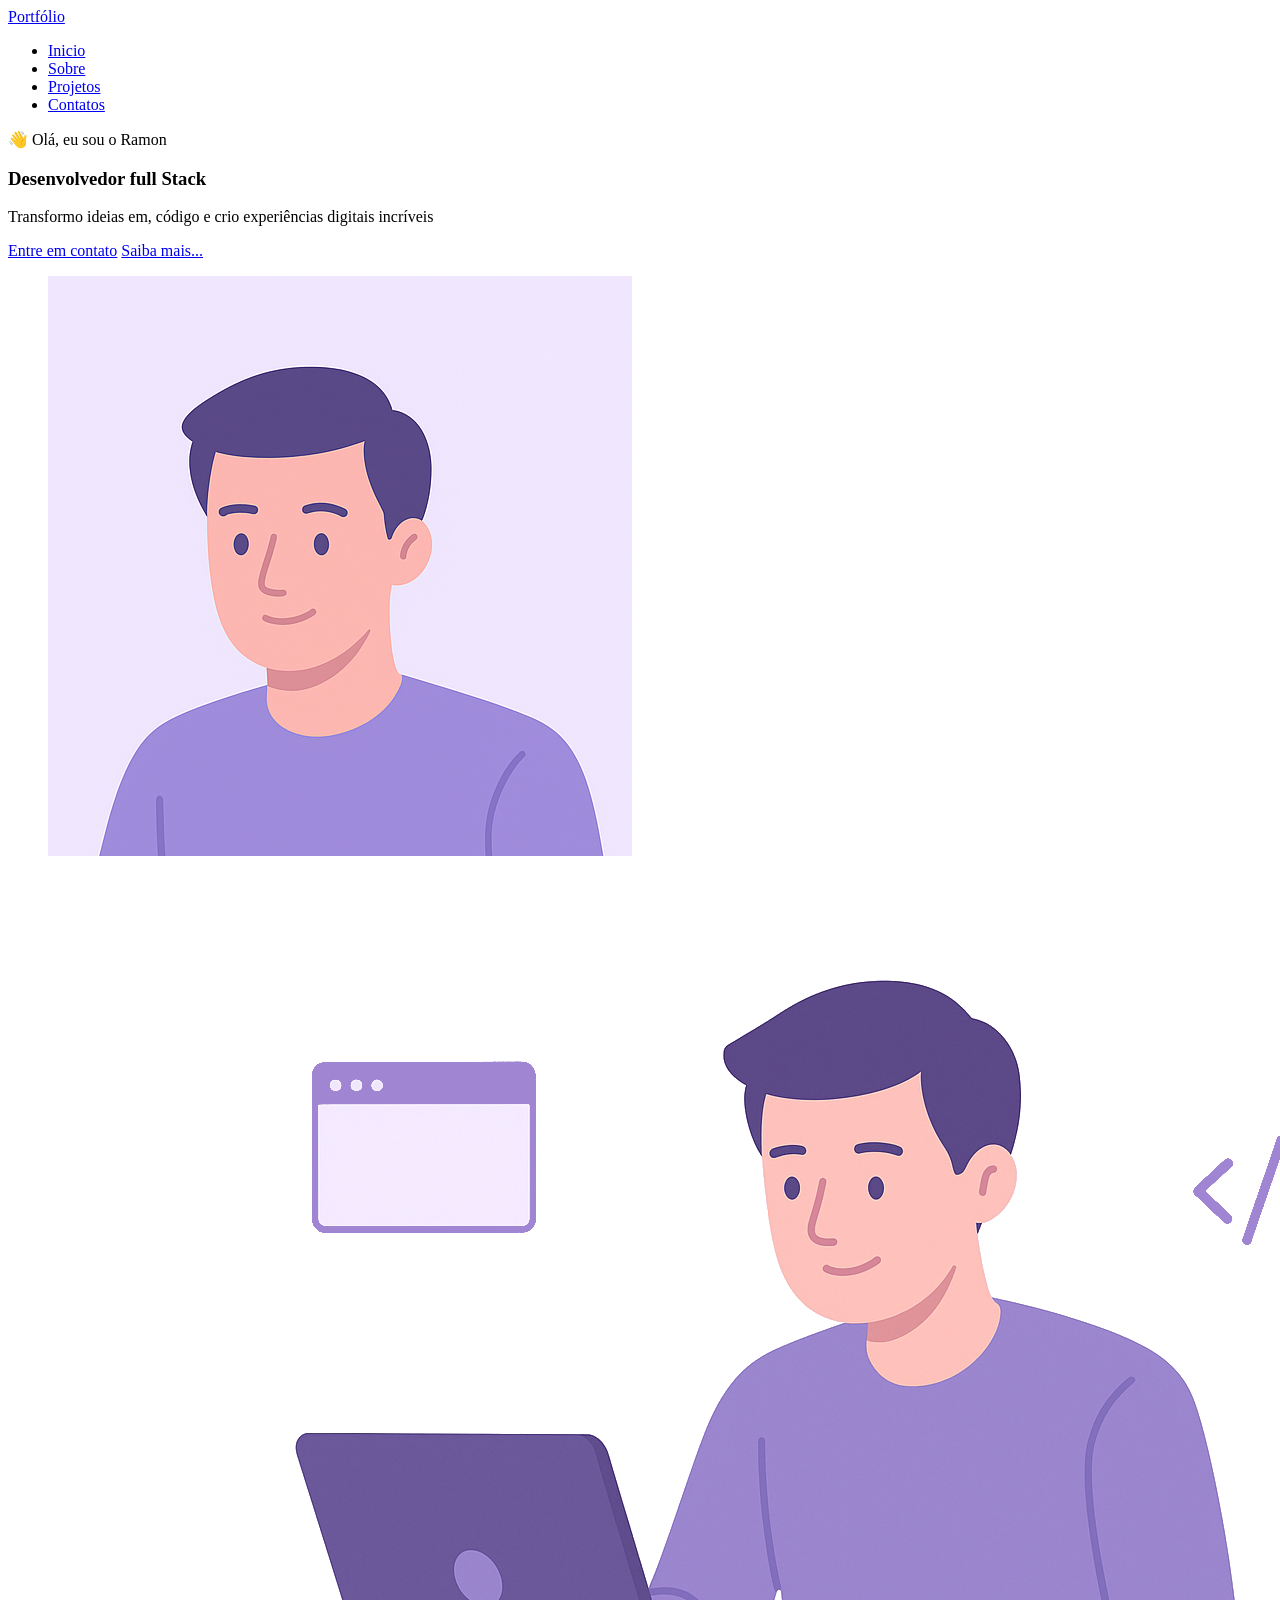
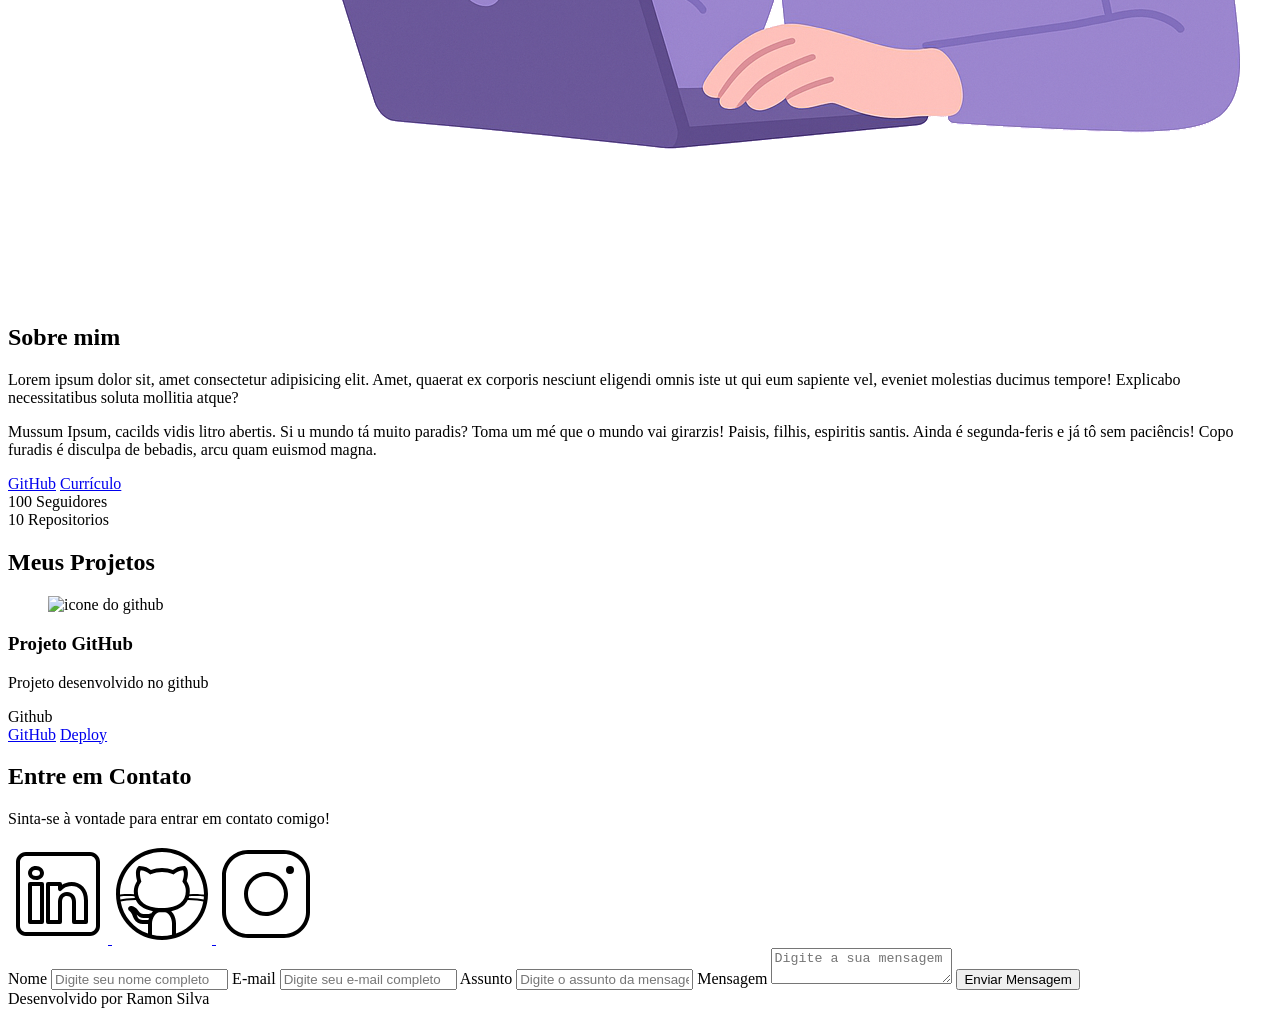
==== index.html @ a368c978 "🐛 FIX:" ====
<!doctype html>
<html lang="pt-br">
  <head>
    <meta charset="UTF-8" />
    <meta name="viewport" content="width=device-width, initial-scale=1.0" />
    <meta name="Author" content="Ramon Silva" />
    <meta
      name="description"
      content="Portfólio do Ramon Silva,
                desenvolvedor Full Stack especializado em criar experiências
                digitais incríveis. Conheça meus projetos e entre em contato."
    />
    <meta name="robots" content="index, follow" />
    <link rel="icon" type="image/svg+xml" href="./assets/img/favicon.svg" />
    <title>Portfolio do Ramon</title>
  </head>
  <body>
    <!-- Cabeçalho da página -->
    <header>

      <div class="menu-content">

      <!-- Titulo do Cabeçalho -->
      <a href="index.html" id="titulo">Portfólio</a>

      <!-- Menu de Navegação -->
      <nav>
        <ul class="menu-list">
          <li><a href="#hero">Inicio</a></li>
          <li><a href="#about">Sobre</a></li>
          <li><a href="#projects">Projetos</a></li>
          <li><a href="#contact">Contatos</a></li>
        </ul>
      </nav>
      
      </div>
    </header>

    <!--  Seção Principal da página -->
    <main>
      <!-- Seção Hero -->
      <section id="hero" class="section-container hero-container">
        <!-- Boas Vindas -->
        <article class="hero-content">
          <span>👋 Olá, eu sou o Ramon</span>
          <h1>Desenvolvedor full Stack</h1>
          <p>
            Transformo ideias em, código e crio experiências digitais incríveis
          </p>
          <div class="buttons-container">
            <a href="#contact" class="botao">Entre em contato</a>
            <a href="#about" class="botao">Saiba mais...</a>
          </div>
        </article>

        <!-- Imagem da Seção Hero -->
        <figure class="hero-image">
          <img
            src="./assets/img/avatar_dev_man.svg"
            alt="Foto do autor do site"
            class="float-animation"
          />
        </figure>
      </section>

      <!-- Seção About -->
      <section id="about" class="section-container about-container">
        <!-- Imagem da Seção about -->
        <figure class="about-image">
          <img
            src="./assets/img/foto_dev_man.svg"
            alt="Foto do perfil do autor"
            class="float-animation"
          />
        </figure>

        <!-- Conteudo da Seção about -->
        <article class="about-content">
          <h2>Sobre mim</h2>
          <p>
            Lorem ipsum dolor sit, amet consectetur adipisicing elit. Amet,
            quaerat ex corporis nesciunt eligendi omnis iste ut qui eum sapiente
            vel, eveniet molestias ducimus tempore! Explicabo necessitatibus
            soluta mollitia atque?
          </p>
          <p>
            Mussum Ipsum, cacilds vidis litro abertis. Si u mundo tá muito
            paradis? Toma um mé que o mundo vai girarzis! Paisis, filhis,
            espiritis santis. Ainda é segunda-feris e já tô sem paciêncis! Copo
            furadis é disculpa de bebadis, arcu quam euismod magna.
          </p>

          <!-- Links(Github + Curriculo) e Dados do Github -->
          <div class="about-buttons-data">
            <div class="buttons-container">
              <a href="#" target="_blank" class="botao">GitHub</a>
              <a href="#" target="_blank" class="botao-outline">Currículo</a>
            </div>

            <!-- Dados -->
            <div class="data-container">
              <div class="data-item">
                <span class="data-number"> 100 </span>
                <span class="data-label">Seguidores</span>
              </div>
              <div class="data-item">
                <span class="data-number"> 10 </span>
                <span class="data-label">Repositorios</span>
              </div>
            </div>
          </div>
        </article>
      </section>

      <!-- Seção Projetcts -->
      <section id="projects" class="section-container projects-container">
        <h2>Meus Projetos</h2>

        <!-- Swiper Container -->
        <div class="swiper projects-swiper">
          <div class="swiper-wrapper">
            <div class="swiper-slide">
              <!-- Ícone da Tecnologia padrão do projeto -->
              <article class="project-card">
                <figure class="project-image">
                  <img
                    src="./assets/icons/languages/github.svg"
                    alt="icone do github"
                  />
                </figure>

                <!-- Conteúdo do Projeto -->
                <div class="project-content">
                  <h3>Projeto GitHub</h3>
                  <p>Projeto desenvolvido no github</p>

                  <!-- Tags do Projeto -->
                  <div class="project-tags">
                    <span class="tag">Github</span>
                  </div>

                  <!-- Links do Projeto -->
                  <div class="projetc-buttons">
                    <a href="#" target="_blank" class="botao botao-sm"
                      >GitHub</a
                    >
                    <a href="#" target="_blank" class="botao botao-sm"
                      >Deploy</a
                    >
                  </div>
                </div>
              </article>
            </div>
          </div>

          <!-- Botões de Navegação -->
          <div class="swiper-button-next"></div>
          <div class="swiper-button-prev"></div>

          <!-- Paginação -->
          <div class="swiper-pagination"></div>
        </div>
      </section>

      <!-- Seção Contact -->
      <section id="contact" class="section-container contact-container">
        <!-- Redes Sociais -->
        <article class="contact-info">
          <h2>Entre em Contato</h2>
          <p>Sinta-se à vontade para entrar em contato comigo!</p>

          <!-- Links para as redes sociais -->
          <div class="social-container">
            <a
              href="#"
              target="_blank"
              class="social-icon"
              aria-label="Linkedin"
            >
              <img
                src="./assets/icons/social/linkedin.svg"
                alt="Link para o linkedin"
              />
            </a>

            <a href="#" target="_blank" class="social-icon" aria-label="Github">
              <img
                src="./assets/icons/social/github.svg"
                alt="Link para o github"
              />
            </a>

            <a
              href="#"
              target="_blank"
              class="social-icon"
              aria-label="Instagram"
            >
              <img
                src="./assets/icons/social/instagram.svg"
                alt="Link para o instagram"
              />
            </a>
          </div>
        </article>

        <!-- Formulário de Contato -->
        <form action="" id="formulario">
          <label for="nome">Nome</label>
          <input
            type="text"
            id="nome"
            name="nome"
            placeholder="Digite seu nome completo"
          />
          <span id="erro-nome"></span>

          <label for="email">E-mail</label>
          <input
            type="text"
            id="email"
            name="email"
            placeholder="Digite seu e-mail completo"
          />
          <span id="erro-email"></span>

          <label for="assunto">Assunto</label>
          <input
            type="text"
            id="assunto"
            name="assunto"
            placeholder="Digite o assunto da mensagem"
          />
          <span id="erro-assunto"></span>

          <label for="mensagem">Mensagem</label>
          <textarea
            id="mensagem"
            name="mensagem"
            placeholder="Digite a sua mensagem"
          ></textarea>
          <span id="erro-mensagem"></span>

          <button class="botao" type="submit">Enviar Mensagem</button>
        </form>
      </section>
    </main>

    <!--  Rodapé da página -->
    <footer>Desenvolvido por Ramon Silva</footer>
  </body>
</html>
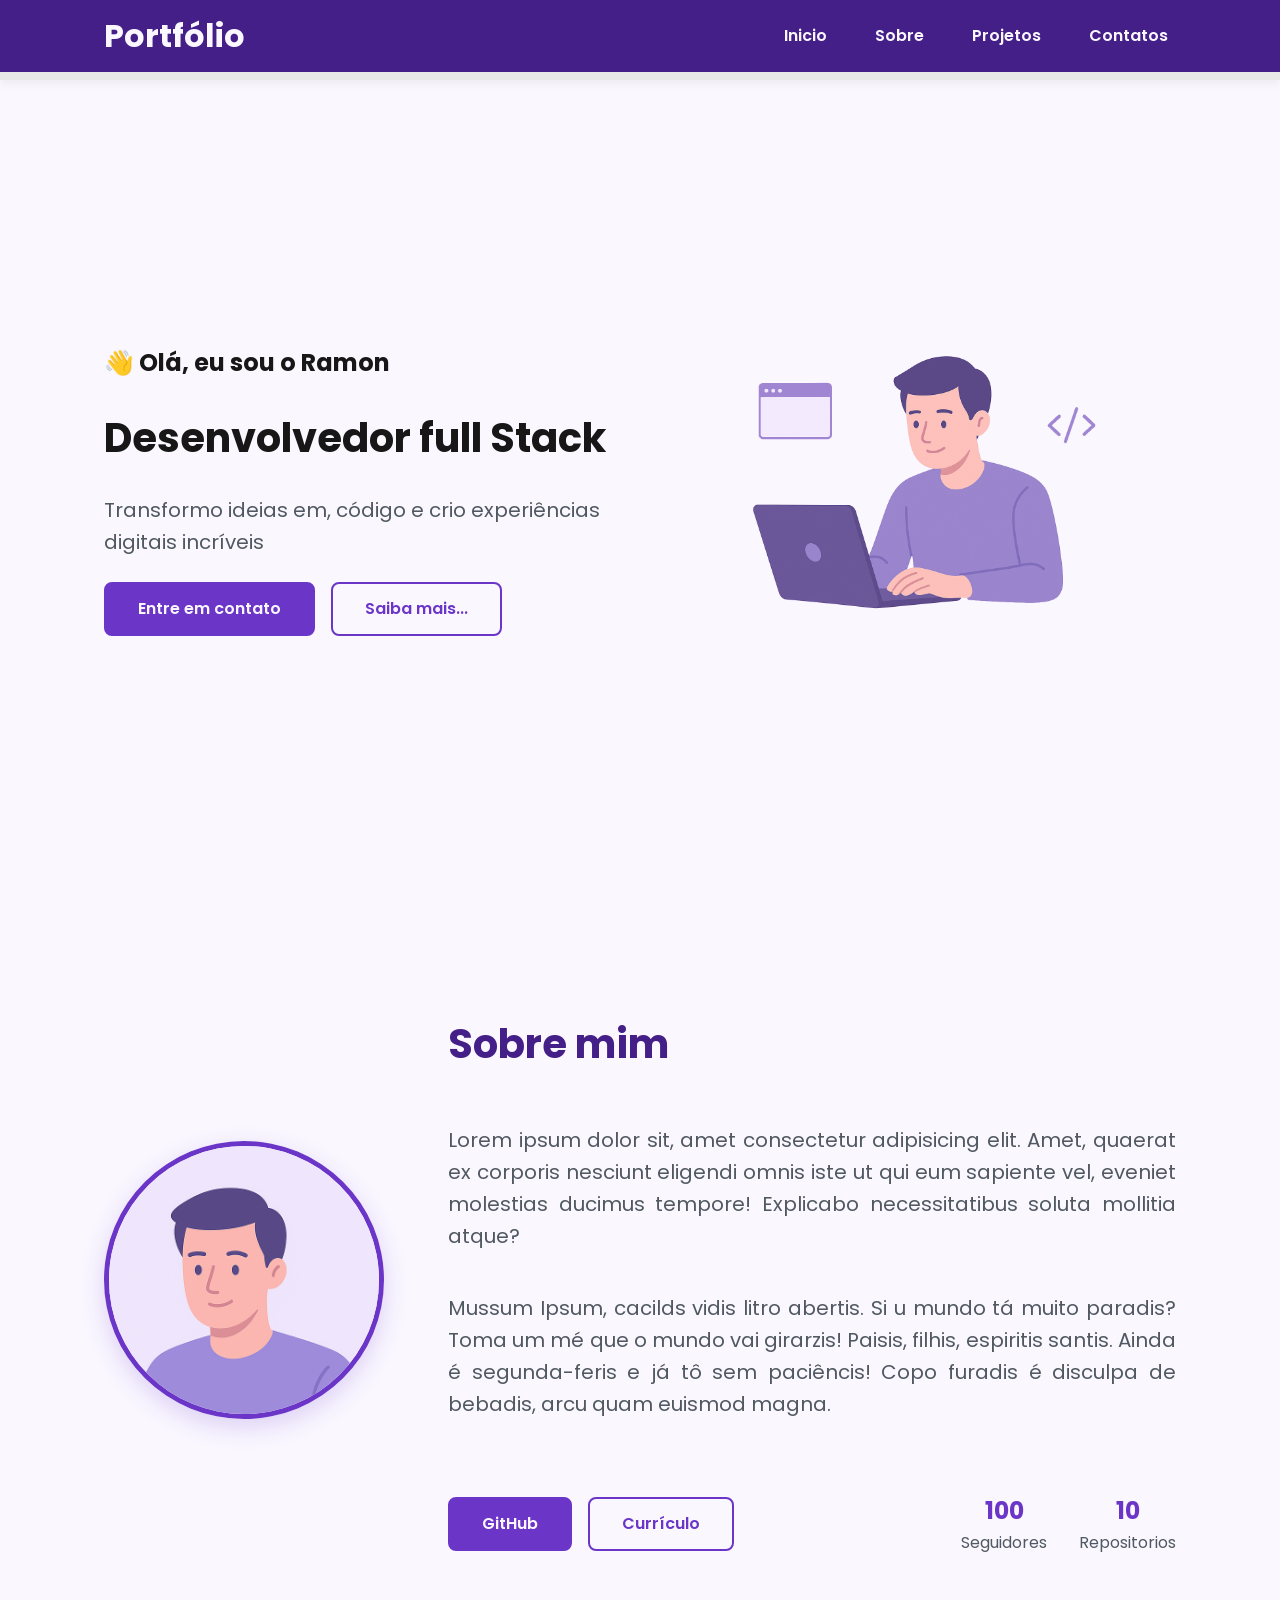
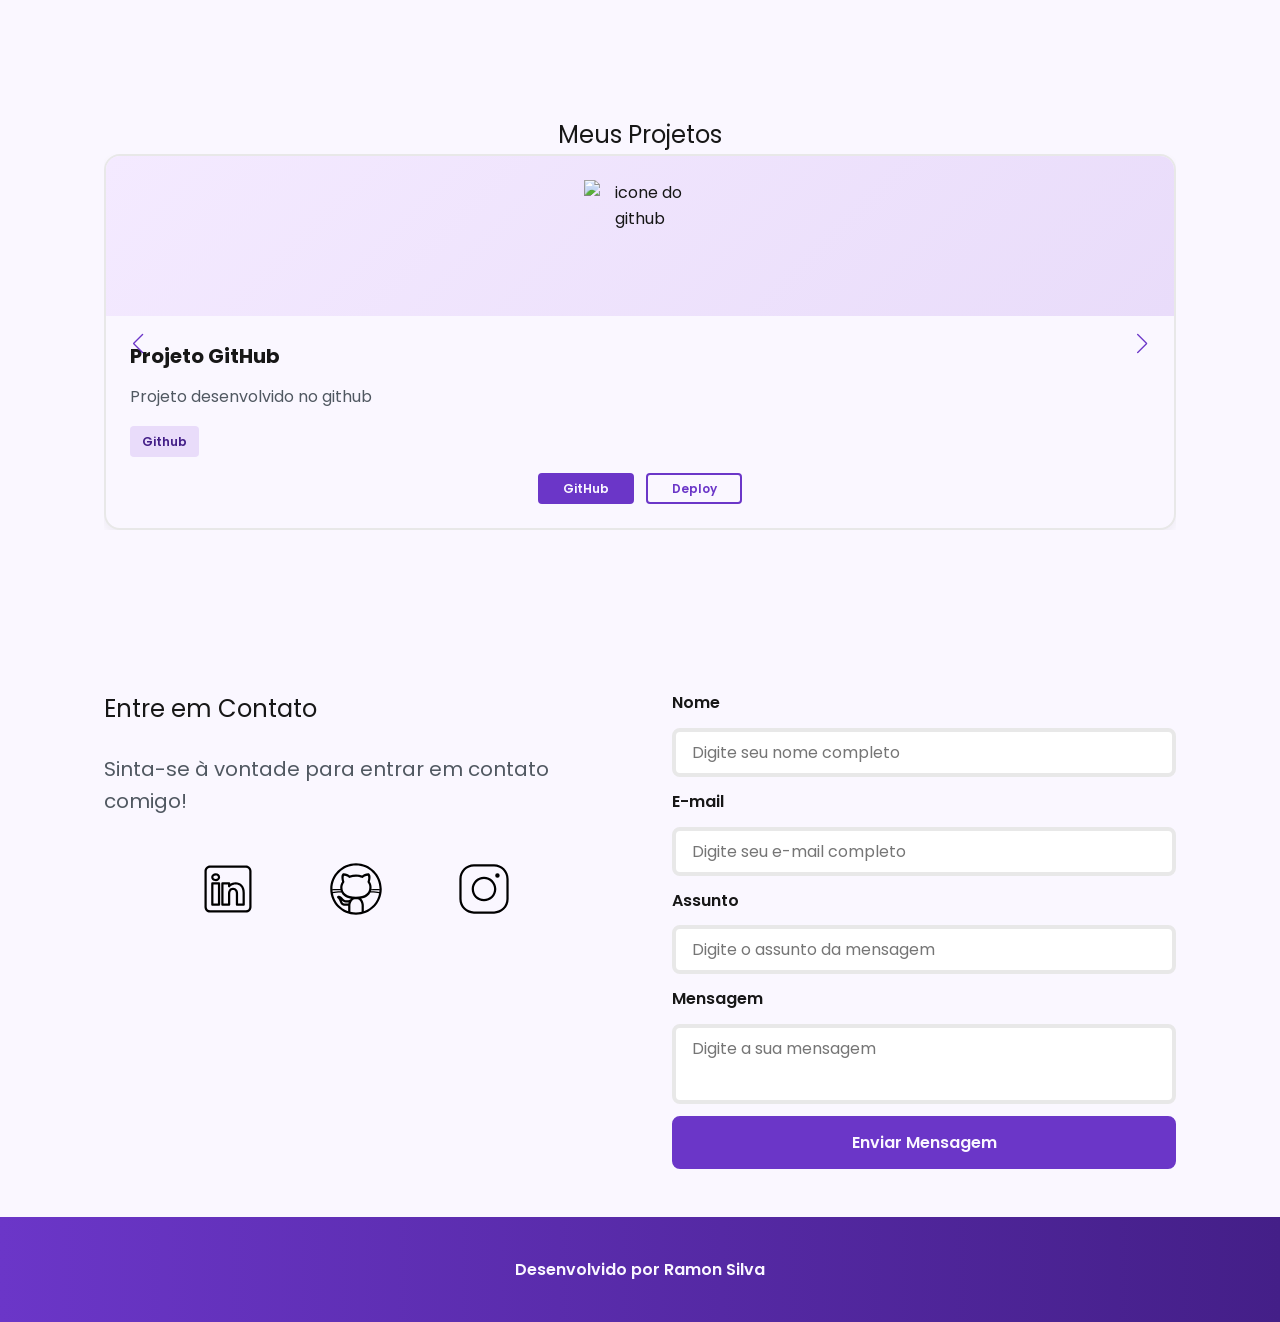
==== commit 8d3139d2: "✨ New Feature:  Adicionado css responsivo a pagina." ====
--- a/index.html
+++ b/index.html
@@ -1,6 +1,16 @@
 <!doctype html>
 <html lang="pt-br">
   <head>
+    <!-- Fontes do Google -->
+    <link rel="preconnect" href="https://fonts.googleapis.com" />
+    <link rel="preconnect" href="https://fonts.gstatic.com" crossorigin />
+
+    <!-- Fonte do Google - Poppins -->
+    <link
+      href="https://fonts.googleapis.com/css2?family=Poppins&display=swap"
+      rel="stylesheet"
+    />
+
     <meta charset="UTF-8" />
     <meta name="viewport" content="width=device-width, initial-scale=1.0" />
     <meta name="Author" content="Ramon Silva" />
@@ -12,27 +22,31 @@
     />
     <meta name="robots" content="index, follow" />
     <link rel="icon" type="image/svg+xml" href="./assets/img/favicon.svg" />
+
+
+    <!-- SWIPER CSS -->
+    <link rel="stylesheet" href="https://cdn.jsdelivr.net/npm/swiper@11/swiper-bundle.min.css">
+
+    <link rel="stylesheet" href="./assets/css/style.css">
+
     <title>Portfolio do Ramon</title>
   </head>
   <body>
     <!-- Cabeçalho da página -->
     <header>
-
       <div class="menu-content">
-
-      <!-- Titulo do Cabeçalho -->
-      <a href="index.html" id="titulo">Portfólio</a>
-
-      <!-- Menu de Navegação -->
-      <nav>
-        <ul class="menu-list">
-          <li><a href="#hero">Inicio</a></li>
-          <li><a href="#about">Sobre</a></li>
-          <li><a href="#projects">Projetos</a></li>
-          <li><a href="#contact">Contatos</a></li>
-        </ul>
-      </nav>
-      
+        <!-- Titulo do Cabeçalho -->
+        <a href="index.html" id="titulo">Portfólio</a>
+
+        <!-- Menu de Navegação -->
+        <nav>
+          <ul class="menu-list">
+            <li><a href="#hero">Inicio</a></li>
+            <li><a href="#about">Sobre</a></li>
+            <li><a href="#projects">Projetos</a></li>
+            <li><a href="#contact">Contatos</a></li>
+          </ul>
+        </nav>
       </div>
     </header>
 
@@ -49,14 +63,14 @@
           </p>
           <div class="buttons-container">
             <a href="#contact" class="botao">Entre em contato</a>
-            <a href="#about" class="botao">Saiba mais...</a>
+            <a href="#about" class="botao-outline">Saiba mais...</a>
           </div>
         </article>
 
         <!-- Imagem da Seção Hero -->
         <figure class="hero-image">
           <img
-            src="./assets/img/avatar_dev_man.svg"
+            src="./assets/img/foto_dev_man.svg"
             alt="Foto do autor do site"
             class="float-animation"
           />
@@ -68,7 +82,7 @@
         <!-- Imagem da Seção about -->
         <figure class="about-image">
           <img
-            src="./assets/img/foto_dev_man.svg"
+            src="./assets/img/avatar_dev_man.svg"
             alt="Foto do perfil do autor"
             class="float-animation"
           />
@@ -140,11 +154,11 @@
                   </div>
 
                   <!-- Links do Projeto -->
-                  <div class="projetc-buttons">
+                  <div class="project-buttons">
                     <a href="#" target="_blank" class="botao botao-sm"
                       >GitHub</a
                     >
-                    <a href="#" target="_blank" class="botao botao-sm"
+                    <a href="#" target="_blank" class="botao-outline botao-sm"
                       >Deploy</a
                     >
                   </div>
--- a/assets/css/style.css
+++ b/assets/css/style.css
@@ -0,0 +1,949 @@
+* {
+  margin: 0;
+  padding: 0;
+  box-sizing: border-box;
+  font-family: "Poppins", sans-serif;
+  font-weight: 400;
+  text-decoration: none;
+  outline: none;
+}
+
+/* Variáves */
+:root {
+  /* Paleta de Cores - Purple */
+  --purple-50: #f4eaff;
+  --purple-100: #e9dcfa;
+  --purple-200: #cdb3f0;
+  --purple-300: #b186e5;
+  --purple-400: #9460db;
+  --purple-500: #6b36c8;
+  --purple-600: #5b2ca0;
+  --purple-700: #4c2177;
+  --purple-800: #441f88;
+  --purple-900: #2a0e4d;
+  --purple-950: #1a0730;
+
+  /* Cores Neutras */
+  --gray-200: #e8e8e8;
+  --gray-400: #505861;
+  --black: #171717;
+  --white: #faf7ff;
+
+  /* Cores de Estado */
+  --error: #e63946;
+
+  /* Sombras */
+  --shadow-sm: 0 0.25rem 0.5rem rgba(0, 0, 0, 0.05);
+  --shadow-md: 0 0.25rem 0.75rem rgba(107, 54, 200, 0.3);
+  --shadow-lg: 0 0.5rem 1.5rem rgba(107, 54, 200, 0.2);
+
+  /* Espaçamentos */
+  --spacing-xs: 0.5rem;
+  --spacing-sm: 1rem;
+  --spacing-md: 1.5rem;
+  --spacing-lg: 2rem;
+  --spacing-xl: 3rem;
+  --spacing-2xl: 4rem;
+
+  /* Tamanhos de Fonte */
+  --text-sm: 0.75rem;
+  --text-base: 1rem;
+  --text-lg: 1.25rem;
+  --text-xl: 1.5rem;
+  --text-2xl: 2rem;
+  --text-3xl: 2.5rem;
+
+  /* Border Radius */
+  --radius-sm: 0.25rem;
+  --radius-md: 0.5rem;
+  --radius-lg: 1rem;
+  --radius-xl: 2rem;
+  --radius-full: 50%;
+
+  /* Animação Padrão */
+  --transition-default: all 0.3s ease;
+}
+
+html {
+  scroll-behavior: smooth;
+}
+
+body {
+  display: flex;
+  flex-direction: column;
+  min-height: 100vh;
+  background-color: var(--white);
+  line-height: 1.6;
+  color: var(--black);
+}
+
+main {
+  flex: 1;
+}
+
+/* Seções - Base Comun */
+.section-container {
+  max-width: 70rem;
+  margin: 0 auto;
+  padding: var(--spacing-xl) var(--spacing-md);
+  scroll-margin-top: 6rem;
+}
+
+/* Botões */
+
+.buttons-container {
+  display: flex;
+  gap: var(--spacing-sm);
+}
+
+.botao,
+.botao-outline {
+  display: inline-block;
+  padding: 0.75rem 2rem;
+  border: 0.15rem solid transparent;
+  border-radius: var(--radius-md);
+  font-size: var(--text-base);
+  font-weight: 600;
+  text-align: center;
+  cursor: pointer;
+  transition: var(--transition-default);
+}
+
+.botao {
+  border-color: var(--purple-500);
+  background-color: var(--purple-500);
+  color: var(--white);
+}
+
+.botao:hover {
+  border-color: var(--purple-800);
+  background-color: var(--purple-800);
+  color: var(--shadow-md);
+  transform: translateY(-00.25rem);
+}
+
+.botao-outline {
+  border-color: var(--purple-500);
+  background-color: transparent;
+  color: var(--purple-500);
+}
+
+.botao-outline:hoover {
+  border-color: var(--purple-500);
+  background-color: var(--purple-500);
+  color: var(--white);
+  transform: translateY(-00.25rem);
+}
+
+/* Botões pequenos - Card Projetos */
+
+.botao.botao-sm,
+.botao-outline.botao-sm {
+  min-width: 6rem;
+  padding: 0.25rem var(--spacing-sm);
+  border-width: 0.125rem;
+  border-radius: 0.25rem;
+  font-size: var(--text-sm);
+}
+
+/* Seção Header - Cabeçalho e Menu */
+
+header {
+  position: sticky;
+  top: 0;
+  z-index: 1000;
+  width: 100%;
+  height: 5rem;
+  border-bottom: var(--spacing-xs) solid var(--gray-200);
+  box-shadow: var(--shadow-sm);
+  background-color: var(--purple-800);
+}
+
+header a {
+  font-weight: 600;
+  color: var(--white);
+  transition: color 0.3 ease;
+}
+
+header a:hover {
+  color: var(--purple-100);
+}
+
+#titulo {
+  font-size: var(--text-2xl);
+  font-weight: 700;
+}
+
+.menu-content {
+  display: flex;
+  justify-content: space-between;
+  align-items: center;
+  max-width: 70rem;
+  height: 100%;
+  margin: 0 auto;
+  padding: 0 var(--spacing-md);
+}
+
+.menu-list {
+  display: flex;
+  gap: var(--spacing-lg);
+  list-style: none;
+}
+
+.menu-list a {
+  padding: var(--spacing-xs);
+}
+
+/* Seção Hero */
+
+.hero-container {
+  display: flex;
+  align-items: center;
+  gap: var(--spacing-2xl);
+  min-height: calc(100vh - 5rem);
+}
+
+.hero-content {
+  display: flex;
+  flex: 1;
+  flex-direction: column;
+  gap: var(--spacing-md);
+}
+
+.hero-content span {
+  font-size: var(--text-xl);
+  font-weight: 700;
+}
+
+.hero-content h1 {
+  font-size: var(--text-3xl);
+  font-weight: 700;
+}
+
+.hero-content p,
+.about-content p,
+.contact-info p {
+  font-size: var(--text-lg);
+  color: var(--gray-400);
+}
+
+.hero-image {
+  display: flex;
+  flex: 1;
+  justify-content: center;
+}
+
+.hero-image img {
+  width: 100%;
+  max-width: 100%;
+  border-radius: var(--radius-xl);
+}
+
+@keyframes float {
+  0%,
+  100% {
+    transform: translateY(0);
+  }
+
+  50% {
+    transform: translateY(-1.25rem);
+  }
+}
+
+.float-animation {
+  animation: float 3s ease-in-out infinite;
+}
+
+/* About  */
+
+.about-container {
+  display: flex;
+  align-items: center;
+  gap: var(--spacing-2xl);
+  margin: var(--spacing-2xl) auto;
+  border-radius: var(--radius-lg);
+}
+
+.about-image {
+  flex: 0 0 17.5rem;
+}
+
+.about-image img {
+  width: 100%;
+  border: 0.35rem solid var(--purple-500);
+  border-radius: var(--radius-full);
+  box-shadow: var(--shadow-lg);
+}
+
+.about-content {
+  display: flex;
+  flex-direction: column;
+  gap: var(--spacing-md);
+}
+
+.about-content h2 {
+  margin-bottom: var(--spacing-md);
+  font-size: var(--text-3xl);
+  font-weight: 700;
+  color: var(--purple-800);
+}
+
+.about-content p {
+  text-align: justify;
+  margin-bottom: var(--spacing-sm);
+}
+
+.about-buttons-data {
+  display: flex;
+  align-items: center;
+  justify-content: space-between;
+  gap: var(--spacing-lg);
+  margin-top: var(--spacing-lg);
+}
+
+.about-buttons-data .botao {
+  margin-right: auto;
+}
+
+.data-container {
+  display: flex;
+  gap: var(--spacing-lg);
+  margin-top: 0;
+}
+
+.data-item {
+  display: flex;
+  flex-direction: column;
+  align-items: center;
+}
+
+.data-number {
+  font-size: var(--text-xl);
+  font-weight: 700;
+  text-align: center;
+  color: var(--purple-500);
+}
+
+.data-label {
+  font-size: var(--text-base);
+  text-align: center;
+  color: var(--gray-400);
+}
+
+/* Projects */
+
+.projects-container {
+  scroll-margin-top: 3rem;
+  margin: var(--spacing-2xl) auto;
+  text-align: center;
+}
+
+.projects-swipper {
+  position: relative;
+  width: 100%;
+  padding: var(--spacing-sm) var(--spacing-xl) var(--spacing-xl);
+  overflow: hidden;
+}
+
+/* Cards Projetos */
+
+.project-card {
+  display: flex;
+  flex-direction: column;
+  width: 100%;
+  height: 100%;
+  border: 0.15rem solid var(--gray-200);
+  border-radius: var(--radius-lg);
+  background-color: var(--white);
+  box-shadow: var(--shadow-sm);
+  overflow: hidden;
+  transition: var(--transition-default);
+}
+
+.project-card:hoover {
+  box-shadow: var(--shadow-lg);
+}
+
+.project-image {
+  display: flex;
+  justify-content: center;
+  align-items: center;
+  width: 100%;
+  height: 10rem;
+  background: linear-gradient(
+    135deg,
+    var(--purple-50) 0%,
+    var(--purple-100) 100%
+  );
+}
+
+.project-image img {
+  width: 75%;
+  height: 75%;
+  max-width: 7rem;
+  max-height: 7rem;
+  object-fit: contain;
+  transition: transform 0.3 ease;
+}
+
+.project-content {
+  display: flex;
+  flex: 1;
+  flex-direction: column;
+  padding: var(--spacing-md);
+  text-align: left;
+}
+
+.project-content h3 {
+  margin-bottom: 0.75rem;
+  font-size: var(--text-lg);
+  font-weight: 700;
+}
+
+.project-content p {
+  margin-bottom: var(--spacing-sm);
+  font-size: var(--text-base);
+  color: var(--gray-400);
+}
+
+.project-tags {
+  display: flex;
+  flex-wrap: wrap;
+  gap: var(--spacing-xs);
+}
+
+.tag {
+  padding: 0.375rem 0.75rem;
+  border-radius: var(--radius-sm);
+  background-color: var(--purple-100);
+  font-size: var(--text-sm);
+  font-weight: 600;
+  color: var(--purple-800);
+}
+
+.project-buttons {
+  display: flex;
+  justify-content: center;
+  align-items: center;
+  gap: 0.75rem;
+  margin-top: var(--spacing-sm);
+}
+
+.swiper-wrapper {
+  align-items: stretch;
+}
+
+.swiper-slide {
+  display: flex;
+  height: auto;
+}
+
+/* Botões do Swiper (navegação) */
+.swiper-button-next,
+.swiper-button-prev {
+  width: 3rem;
+  height: 3rem;
+}
+
+.swiper-button-next:after,
+.swiper-button-prev:after {
+  font-size: var(--text-lg);
+  color: var(--purple-500);
+}
+
+.swiper-button-next:hover:after,
+.swiper-button-prev:hover:after {
+  color: var(--purple-800);
+}
+
+/* Indicadores de paginação */
+.swiper-pagination-bullet {
+  width: 0.75rem;
+  height: 0.75rem;
+  background-color: var(--gray-200);
+  opacity: 1;
+}
+
+.swiper-pagination-bullet-active {
+  width: var(--spacing-lg);
+  border-radius: var(--radius-sm);
+  background-color: var(--purple-500);
+}
+
+/* Seção de contato */
+.contact-container {
+  display: grid;
+  grid-template-columns: 1fr 1fr;
+  gap: var(--spacing-2xl);
+}
+
+/* Redes Sociais */
+.contact-info h2 {
+  margin-bottom: var(--spacing-md);
+}
+
+.contact-info p {
+  margin-bottom: var(--spacing-lg);
+}
+
+.social-container {
+  display: flex;
+  justify-content: center;
+  gap: var(--spacing-xl);
+}
+
+.social-icon {
+  width: 5rem;
+  height: 5rem;
+  padding: 0.75rem;
+  border-radius: var(--radius-md);
+  transition: var(--transition-default);
+}
+
+.social-icon img {
+  width: 100%;
+  filter: brightness(0) saturate(100%);
+  transition: filter 0.3s ease;
+}
+
+.social-icon img:hover {
+  filter: brightness(0) saturate(100%) invert(42%) sepia(93%) saturate(1352%)
+    hue-rotate(243deg) brightness(79%) contrast(91%);
+}
+
+/* Formulário de Contato */
+
+form {
+  display: flex;
+  flex-direction: column;
+  gap: 0.75rem;
+}
+
+form label {
+  font-size: var(--text-base);
+  font-weight: 600;
+}
+
+form input,
+form textarea {
+  width: 100%;
+  padding: 0.5rem var(--spacing-sm);
+  border: 0.25rem solid var(--gray-200);
+  border-radius: var(--radius-md);
+  font-family: inherit;
+  font-size: var(--text-base);
+  transition: border-color 0.3s ease;
+}
+
+form input:focus,
+form textarea:focus {
+  border-color: var(--purple-500);
+  outline: none;
+}
+
+form textarea {
+  min-height: 5rem;
+  resize: none;
+}
+
+form span {
+  margin-top: -0.75rem;
+  font-size: var(--text-sm);
+  color: var(--error);
+}
+
+/* Pagina Sucess */
+.sucess-container {
+  display: flex;
+  flex-direction: column;
+  justify-content: center;
+  align-items: center;
+  width: 100%;
+  min-height: calc(100vh - 12.5rem);
+  padding: var(--spacing-xl) var(--spacing-md);
+}
+
+.sucess-content {
+  display: flex;
+  flex-direction: column;
+  align-items: center;
+  gap: var(--spacing-md);
+  text-align: center;
+  max-width: 37.5rem;
+}
+
+.sucess-content h2 {
+  font-size: var(--text-3xl);
+  font-weight: 700;
+  color: var(--purple-800);
+}
+
+.sucess-content p {
+  font-size: var(--text-lg);
+  color: var(--gray-400);
+}
+
+.sucess-image {
+  display: flex;
+  align-items: center;
+  justify-content: center;
+  width: 7.5rem;
+  height: 7.5rem;
+  border-radius: var(--radius-full);
+  background-color: var(--purple-100);
+}
+
+.sucess-image img {
+  width: 6rem;
+  height: 6rem;
+  filter: brightness(0) saturate(100) invert(11%) sepia(69%) saturate(3759%)
+    hue-rotate(256deg) brightness(101%) contrast(96%);
+}
+
+/* Footer */
+
+footer {
+  padding: 2.5rem;
+  background: linear-gradient(to right, var(--purple-500), var(--purple-800));
+  font-weight: 600;
+  text-align: center;
+  color: var(--white);
+}
+
+/* Responsividade Tablet */
+@media screen and (max-width: 1024px) {
+  /* Layout */
+  .section-container {
+    padding: var(--spacing-lg) var(--spacing-md);
+  }
+
+  /* Tipografia */
+  .section-container h1 {
+    font-size: var(--text-3xl);
+  }
+
+  .section-container h2 {
+    font-size: var(--text-2xl);
+  }
+
+  .section-container p {
+    font-size: var(--text-base);
+  }
+
+  .section-container span {
+    font-size: var(--text-lg);
+  }
+
+  .success-content h1 {
+    font-size: var(--text-3xl);
+  }
+
+  .success-content h2 {
+    font-size: var(--text-xl);
+  }
+
+  /* Header - Oculta menu em telas pequenas */
+  @media (max-width: 768px) {
+    .menu-list {
+      display: none;
+    }
+  }
+
+  /* Hero */
+  .hero-container {
+    flex-direction: column-reverse;
+    gap: var(--spacing-lg);
+    min-height: 60vh;
+    text-align: center;
+  }
+
+  .hero-content,
+  .hero-image {
+    width: 90%;
+  }
+
+  .hero-image img {
+    object-fit: cover;
+  }
+
+  .buttons-container {
+    justify-content: center;
+    width: 100%;
+  }
+
+  .hero-container .botao,
+  .hero-container .botao-outline {
+    padding: 0.75rem 1.5rem;
+    font-size: 0.95rem;
+    white-space: nowrap;
+  }
+
+  /* About */
+  .about-container {
+    flex-direction: column;
+    gap: var(--spacing-md);
+    margin: var(--spacing-lg);
+    padding: var(--spacing-lg);
+  }
+
+  .about-image {
+    flex: 0 0 auto;
+    width: 100%;
+    display: flex;
+    justify-content: center;
+  }
+
+  .about-image img {
+    max-width: 16rem;
+    width: 100%;
+  }
+
+  .about-content {
+    width: 100%;
+  }
+
+  .about-buttons-data {
+    flex-direction: column;
+    gap: var(--spacing-md);
+    align-items: stretch;
+  }
+
+  .about-buttons-data .botao {
+    margin-right: 0;
+  }
+
+  .data-container {
+    justify-content: center;
+    width: 100%;
+  }
+
+  /* Projects */
+  .projects-container {
+    margin: var(--spacing-lg) auto 0;
+  }
+
+  .projects-swiper {
+    margin: 0;
+    padding: var(--spacing-sm) var(--spacing-lg) 2.5rem;
+  }
+
+  .project-card {
+    width: 100%;
+    height: 30rem;
+    min-height: 30rem;
+    max-height: 30rem;
+    max-width: 100%;
+  }
+
+  .project-content {
+    display: flex;
+    flex-direction: column;
+    justify-content: space-between;
+    height: 100%;
+  }
+
+  .project-content p {
+    flex: 1;
+    overflow: hidden;
+  }
+
+  .project-tags {
+    min-height: 2.5rem;
+    align-items: flex-start;
+  }
+
+  .swiper-wrapper {
+    align-items: stretch;
+  }
+
+  .swiper-slide {
+    display: flex;
+    justify-content: center;
+    align-items: stretch;
+    height: auto;
+  }
+
+  .swiper-button-next,
+  .swiper-button-prev {
+    display: none;
+  }
+
+  /* Contact */
+  .contact-container {
+    grid-template-columns: 1fr;
+    gap: var(--spacing-lg);
+    width: 90%;
+    margin: 0 auto;
+  }
+
+  /* Success Page */
+  .success-container {
+    padding: var(--spacing-xl) var(--spacing-md);
+    min-height: calc(100vh - 10rem);
+  }
+
+  .success-content {
+    gap: var(--spacing-lg);
+    max-width: 35rem;
+  }
+
+  .success-image {
+    width: 6rem;
+    height: 6rem;
+  }
+
+  .success-image img {
+    width: 5rem;
+    height: 5rem;
+  }
+}
+
+/* Responsividade Celular */
+
+@media screen and (max-width: 480px) {
+  .section-container {
+    padding: var(--spacing-md) var(--spacing-sm);
+    margin-right: var(--spacing-sm);
+  }
+
+  .section-container h1 {
+    font-size: var(--text-xl);
+  }
+
+  .section-container h2 {
+    font-size: var(--text-xl);
+  }
+
+  .section-container span {
+    font-size: var(--text-lg);
+  }
+
+  #titulo {
+    font-size: var(--text-xl);
+  }
+
+  .menu-content {
+    justify-content: center;
+  }
+
+  .menu-list {
+    display: none;
+  }
+
+  .hero-container {
+    flex-direction: column-reverse;
+    gap: var(--spacing-xs);
+  }
+
+  .hero-content {
+    gap: var(--spacing-xs);
+    width: 100%;
+  }
+
+  .buttons-container {
+    flex-direction: column;
+    gap: 0.75rem;
+    width: 100%;
+  }
+
+  .buttons-container .botao,
+  .buttons-container .botao-outline {
+    padding: 0.75rem 1rem;
+    font-size: var(--text-base);
+    white-space: nowrap;
+  }
+
+  .hero-image {
+    width: 100%;
+  }
+
+  .hero-image img {
+    max-width: 20rem;
+  }
+
+  .about-container {
+    flex-direction: column;
+    margin: var(--spacing-lg) 0.5rem;
+    padding: var(--spacing-md);
+  }
+
+  .about-image {
+    padding-bottom: -5rem;
+    margin-bottom: -5rem;
+  }
+
+  .about-image img {
+    max-width: 14rem;
+  }
+
+  .about-content {
+    width: 100%;
+    margin-right: var(--spacing-xs);
+  }
+
+  .about-content h2 {
+    margin-bottom: -0.5rem;
+  }
+
+  .about-content p {
+    font-size: var(--text-base);
+    text-align: justify;
+    margin: -0.375rem 0;
+  }
+
+  .about-buttons-data {
+    flex-direction: column;
+    gap: var(--spacing-md);
+    align-items: stretch;
+    margin-top: 0.1rem;
+  }
+
+  .about-buttons-data .botao,
+  .about-buttons-data .botao-outline {
+    width: 100%;
+    padding: 0.75rem var(--spacing-lg);
+    font-size: var(--text-base);
+    text-align: center;
+  }
+
+  .data-container {
+    justify-content: center;
+    width: 100%;
+  }
+
+  .data-number {
+    font-size: var(--text-lg);
+  }
+
+  .data-label {
+    font-size: var(--text-sm);
+  }
+
+  .contact-container {
+    grid-template-columns: 1fr;
+    gap: var(--spacing-lg);
+    width: 100%;
+    margin: 0 auto;
+  }
+
+  .contact-info {
+    width: 100%;
+  }
+
+  form {
+    width: 100%;
+    padding-right: var(--spacing-xs);
+  }
+
+  .sucess-content h2 {
+    font-size: var(--text-lg);
+  }
+
+  .sucess-content p {
+    font-size: var(--text-xm);
+  }
+
+  .sucess-content .botao {
+    font-size: 0.9rem;
+  }
+}
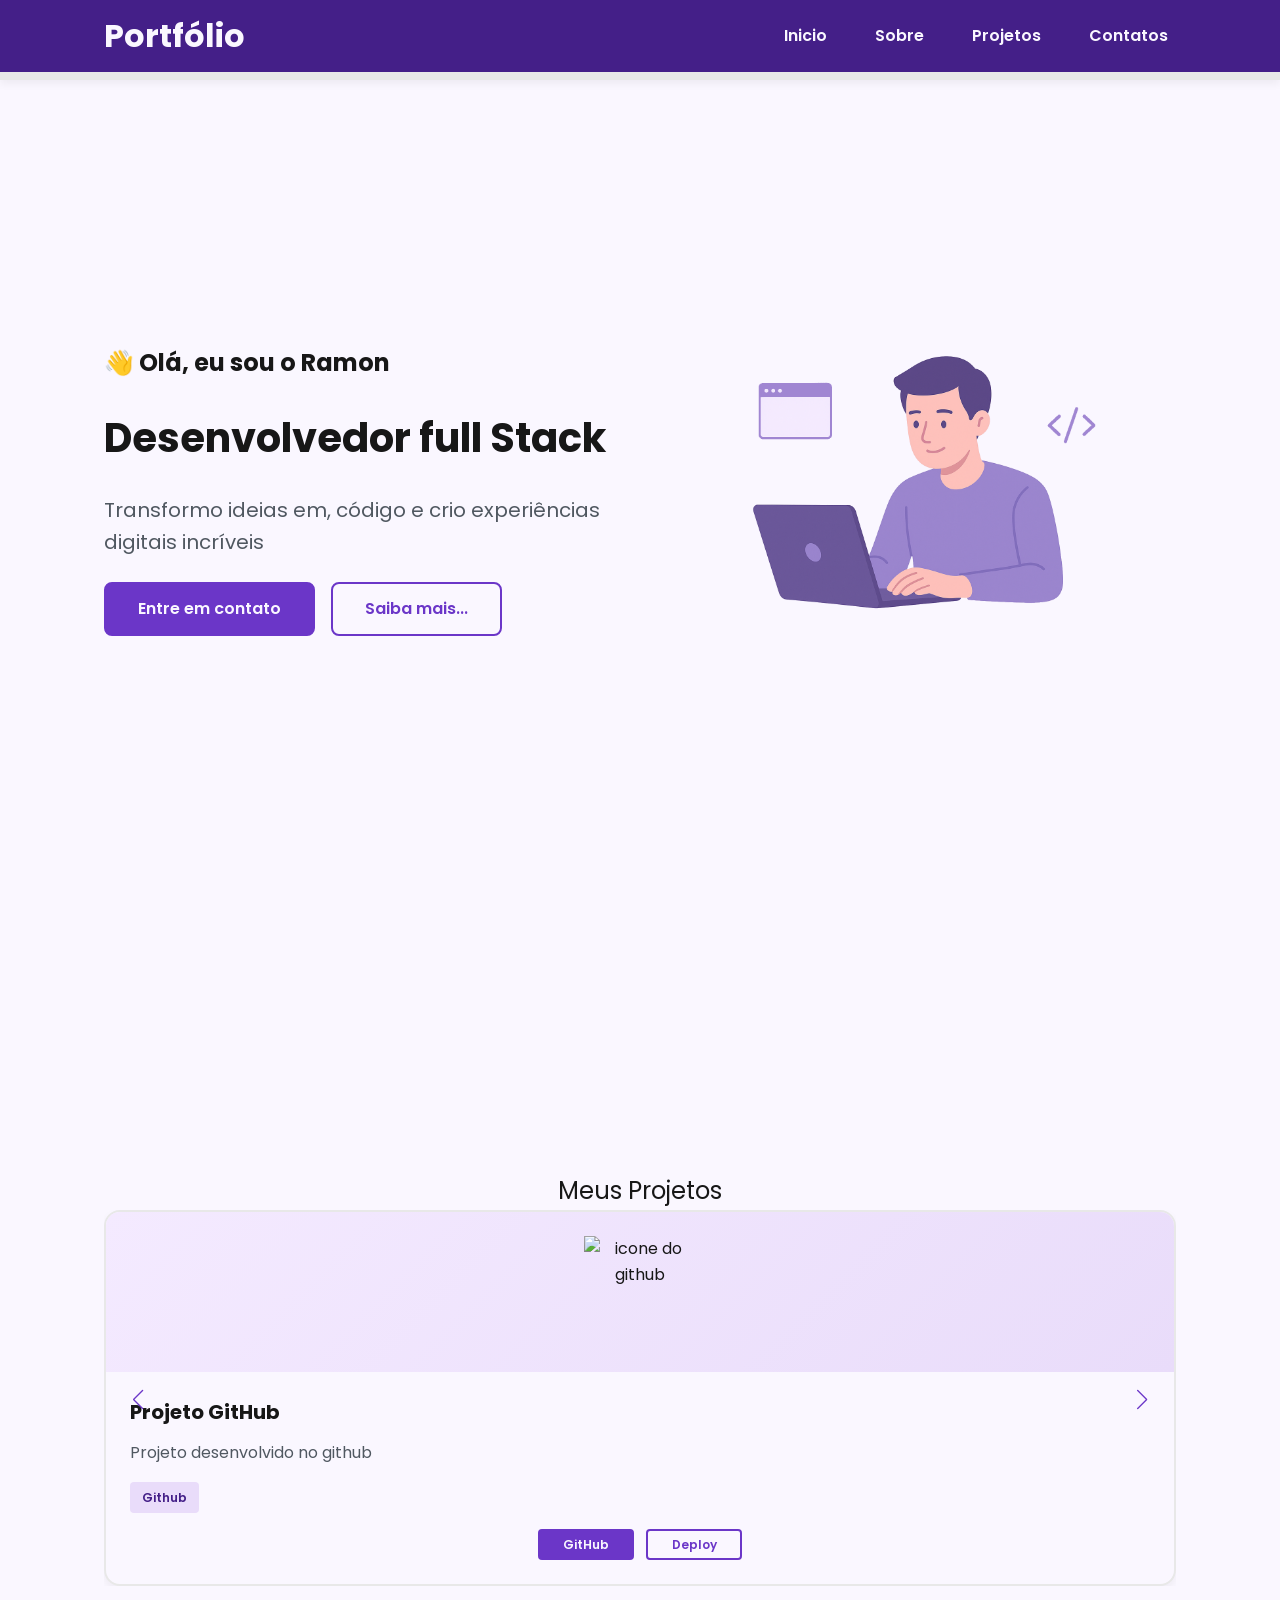
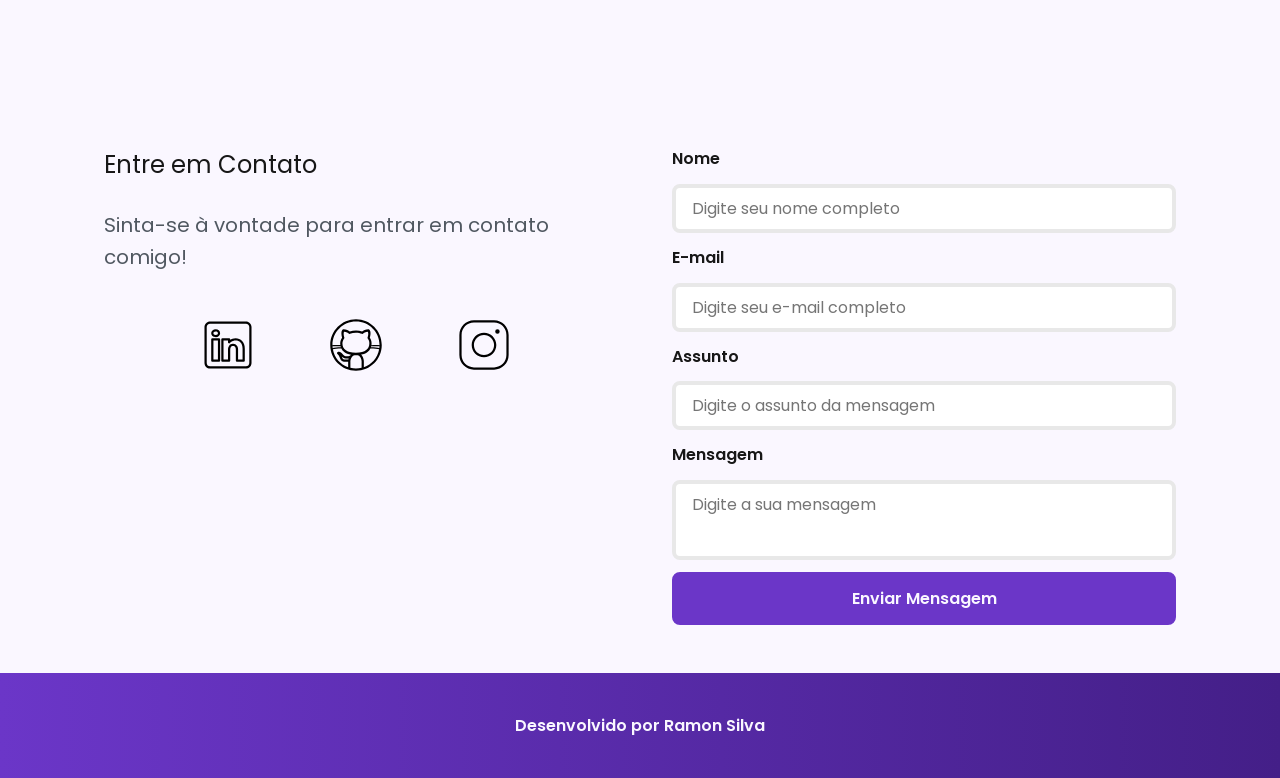
==== commit a89340b1: "✨ New Feature: Adicionado javascript a pagina" ====
--- a/index.html
+++ b/index.html
@@ -23,11 +23,13 @@
     <meta name="robots" content="index, follow" />
     <link rel="icon" type="image/svg+xml" href="./assets/img/favicon.svg" />
 
-
     <!-- SWIPER CSS -->
-    <link rel="stylesheet" href="https://cdn.jsdelivr.net/npm/swiper@11/swiper-bundle.min.css">
-
-    <link rel="stylesheet" href="./assets/css/style.css">
+    <link
+      rel="stylesheet"
+      href="https://cdn.jsdelivr.net/npm/swiper@11/swiper-bundle.min.css"
+    />
+
+    <link rel="stylesheet" href="./assets/css/style.css" />
 
     <title>Portfolio do Ramon</title>
   </head>
@@ -79,51 +81,8 @@
 
       <!-- Seção About -->
       <section id="about" class="section-container about-container">
-        <!-- Imagem da Seção about -->
-        <figure class="about-image">
-          <img
-            src="./assets/img/avatar_dev_man.svg"
-            alt="Foto do perfil do autor"
-            class="float-animation"
-          />
-        </figure>
-
-        <!-- Conteudo da Seção about -->
-        <article class="about-content">
-          <h2>Sobre mim</h2>
-          <p>
-            Lorem ipsum dolor sit, amet consectetur adipisicing elit. Amet,
-            quaerat ex corporis nesciunt eligendi omnis iste ut qui eum sapiente
-            vel, eveniet molestias ducimus tempore! Explicabo necessitatibus
-            soluta mollitia atque?
-          </p>
-          <p>
-            Mussum Ipsum, cacilds vidis litro abertis. Si u mundo tá muito
-            paradis? Toma um mé que o mundo vai girarzis! Paisis, filhis,
-            espiritis santis. Ainda é segunda-feris e já tô sem paciêncis! Copo
-            furadis é disculpa de bebadis, arcu quam euismod magna.
-          </p>
-
-          <!-- Links(Github + Curriculo) e Dados do Github -->
-          <div class="about-buttons-data">
-            <div class="buttons-container">
-              <a href="#" target="_blank" class="botao">GitHub</a>
-              <a href="#" target="_blank" class="botao-outline">Currículo</a>
-            </div>
-
-            <!-- Dados -->
-            <div class="data-container">
-              <div class="data-item">
-                <span class="data-number"> 100 </span>
-                <span class="data-label">Seguidores</span>
-              </div>
-              <div class="data-item">
-                <span class="data-number"> 10 </span>
-                <span class="data-label">Repositorios</span>
-              </div>
-            </div>
-          </div>
-        </article>
+        
+        
       </section>
 
       <!-- Seção Projetcts -->
@@ -262,5 +221,8 @@
 
     <!--  Rodapé da página -->
     <footer>Desenvolvido por Ramon Silva</footer>
+
+    <!-- Script JavaScript-->
+    <script src="assets/js/script.js"></script>
   </body>
 </html>
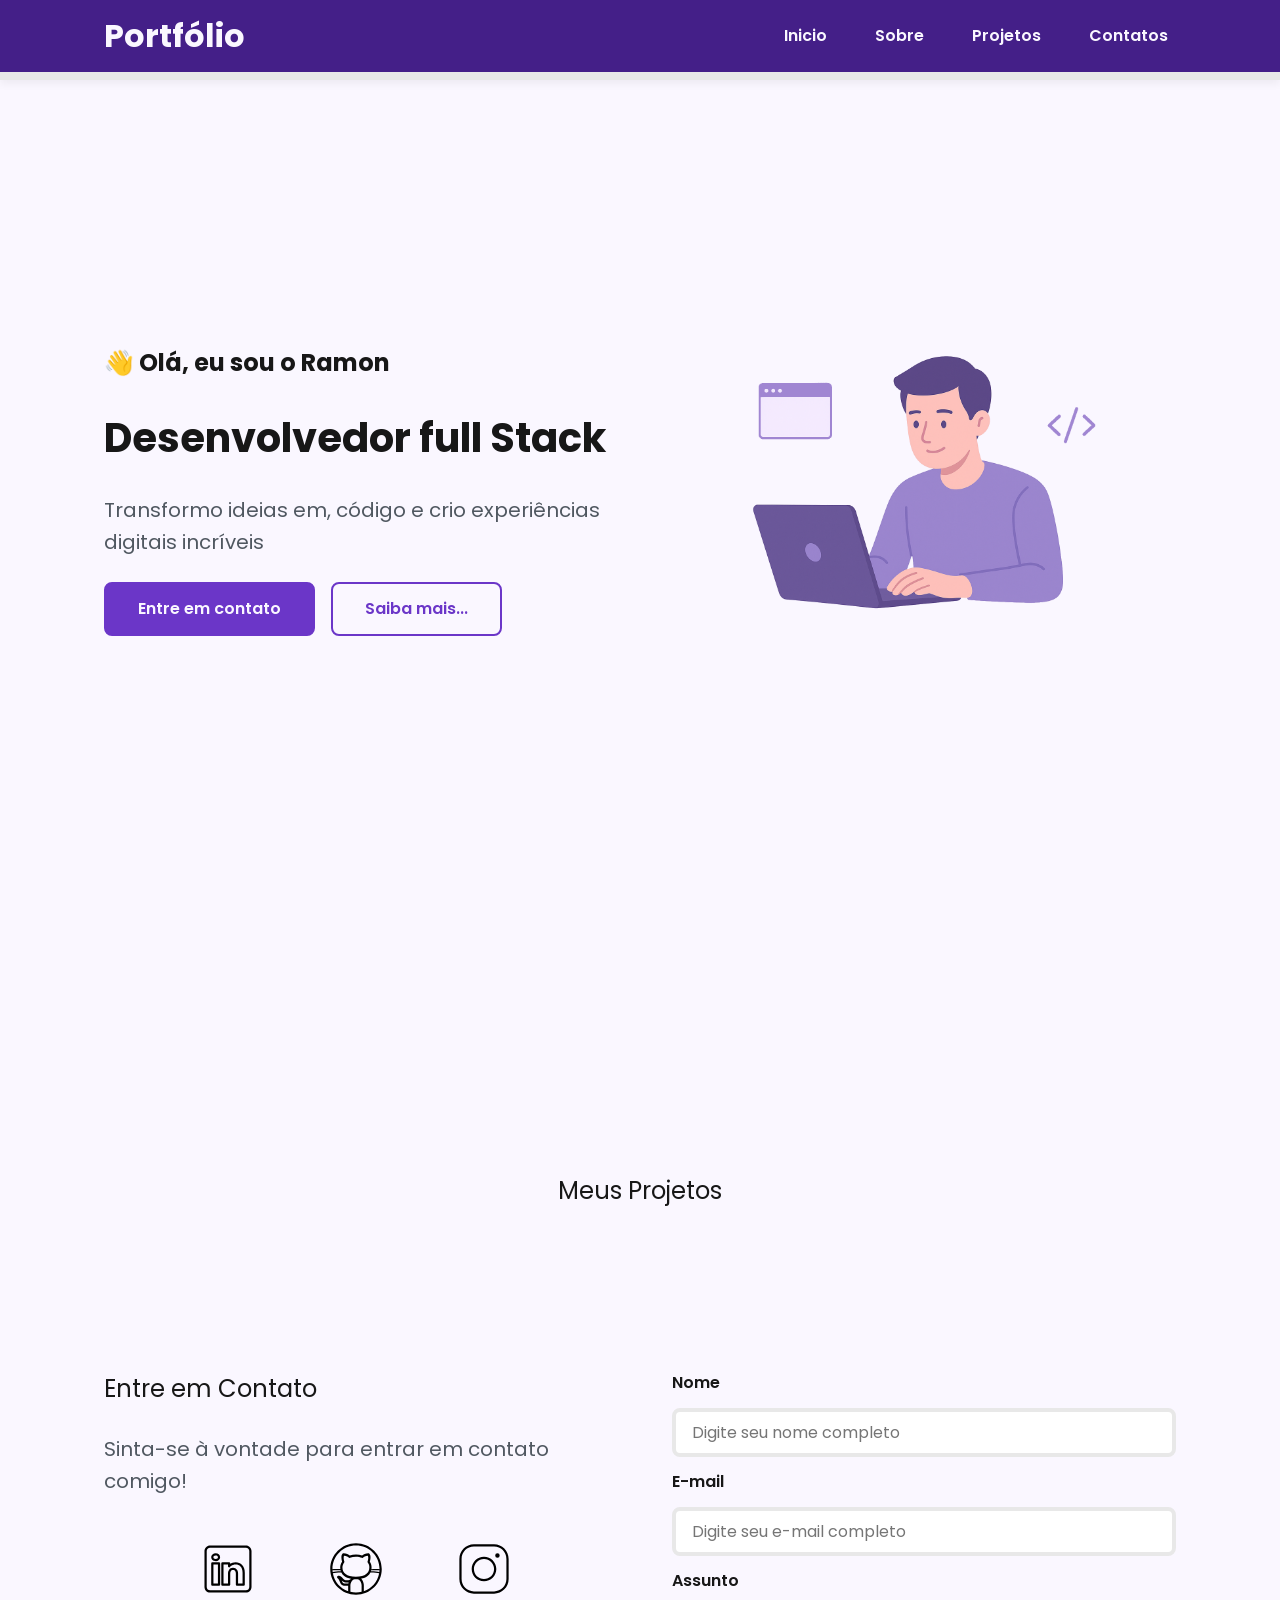
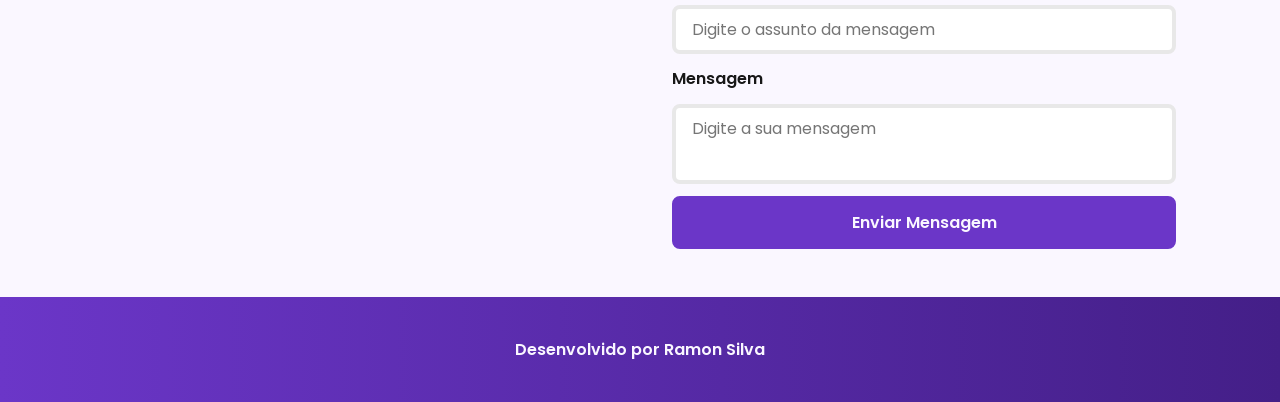
==== commit 28d8eb83: "✨ New Feature: adicionado validação de formulario e carrossel de projetos" ====
--- a/index.html
+++ b/index.html
@@ -92,38 +92,7 @@
         <!-- Swiper Container -->
         <div class="swiper projects-swiper">
           <div class="swiper-wrapper">
-            <div class="swiper-slide">
-              <!-- Ícone da Tecnologia padrão do projeto -->
-              <article class="project-card">
-                <figure class="project-image">
-                  <img
-                    src="./assets/icons/languages/github.svg"
-                    alt="icone do github"
-                  />
-                </figure>
-
-                <!-- Conteúdo do Projeto -->
-                <div class="project-content">
-                  <h3>Projeto GitHub</h3>
-                  <p>Projeto desenvolvido no github</p>
-
-                  <!-- Tags do Projeto -->
-                  <div class="project-tags">
-                    <span class="tag">Github</span>
-                  </div>
-
-                  <!-- Links do Projeto -->
-                  <div class="project-buttons">
-                    <a href="#" target="_blank" class="botao botao-sm"
-                      >GitHub</a
-                    >
-                    <a href="#" target="_blank" class="botao-outline botao-sm"
-                      >Deploy</a
-                    >
-                  </div>
-                </div>
-              </article>
-            </div>
+            
           </div>
 
           <!-- Botões de Navegação -->
@@ -145,7 +114,7 @@
           <!-- Links para as redes sociais -->
           <div class="social-container">
             <a
-              href="#"
+              href="https://www.linkedin.com/in/ramon-alberto/"
               target="_blank"
               class="social-icon"
               aria-label="Linkedin"
@@ -156,7 +125,7 @@
               />
             </a>
 
-            <a href="#" target="_blank" class="social-icon" aria-label="Github">
+            <a href="https://github.com/RAMONBRX" target="_blank" class="social-icon" aria-label="Github">
               <img
                 src="./assets/icons/social/github.svg"
                 alt="Link para o github"
@@ -178,7 +147,12 @@
         </article>
 
         <!-- Formulário de Contato -->
-        <form action="" id="formulario">
+        <form action="http://formsubmit.co/d85f186237b3f457f0afb9b633abbf45" method="POST" id="formulario">
+          
+          <input type="hidden" name="_next" value="http://localhost:5500/sucess.html">
+          <input type="hidden" name="_captcha" value="false">
+
+          
           <label for="nome">Nome</label>
           <input
             type="text"
@@ -224,5 +198,8 @@
 
     <!-- Script JavaScript-->
     <script src="assets/js/script.js"></script>
+
+    <!-- SWIPER JS -->
+<script src="https://cdn.jsdelivr.net/npm/swiper@11/swiper-bundle.min.js"></script>
   </body>
 </html>
--- a/assets/css/style.css
+++ b/assets/css/style.css
@@ -401,6 +401,7 @@
 }
 
 .project-content p {
+  flex: 1;
   margin-bottom: var(--spacing-sm);
   font-size: var(--text-base);
   color: var(--gray-400);
@@ -869,7 +870,6 @@
 
   .about-image {
     padding-bottom: -5rem;
-    margin-bottom: -5rem;
   }
 
   .about-image img {
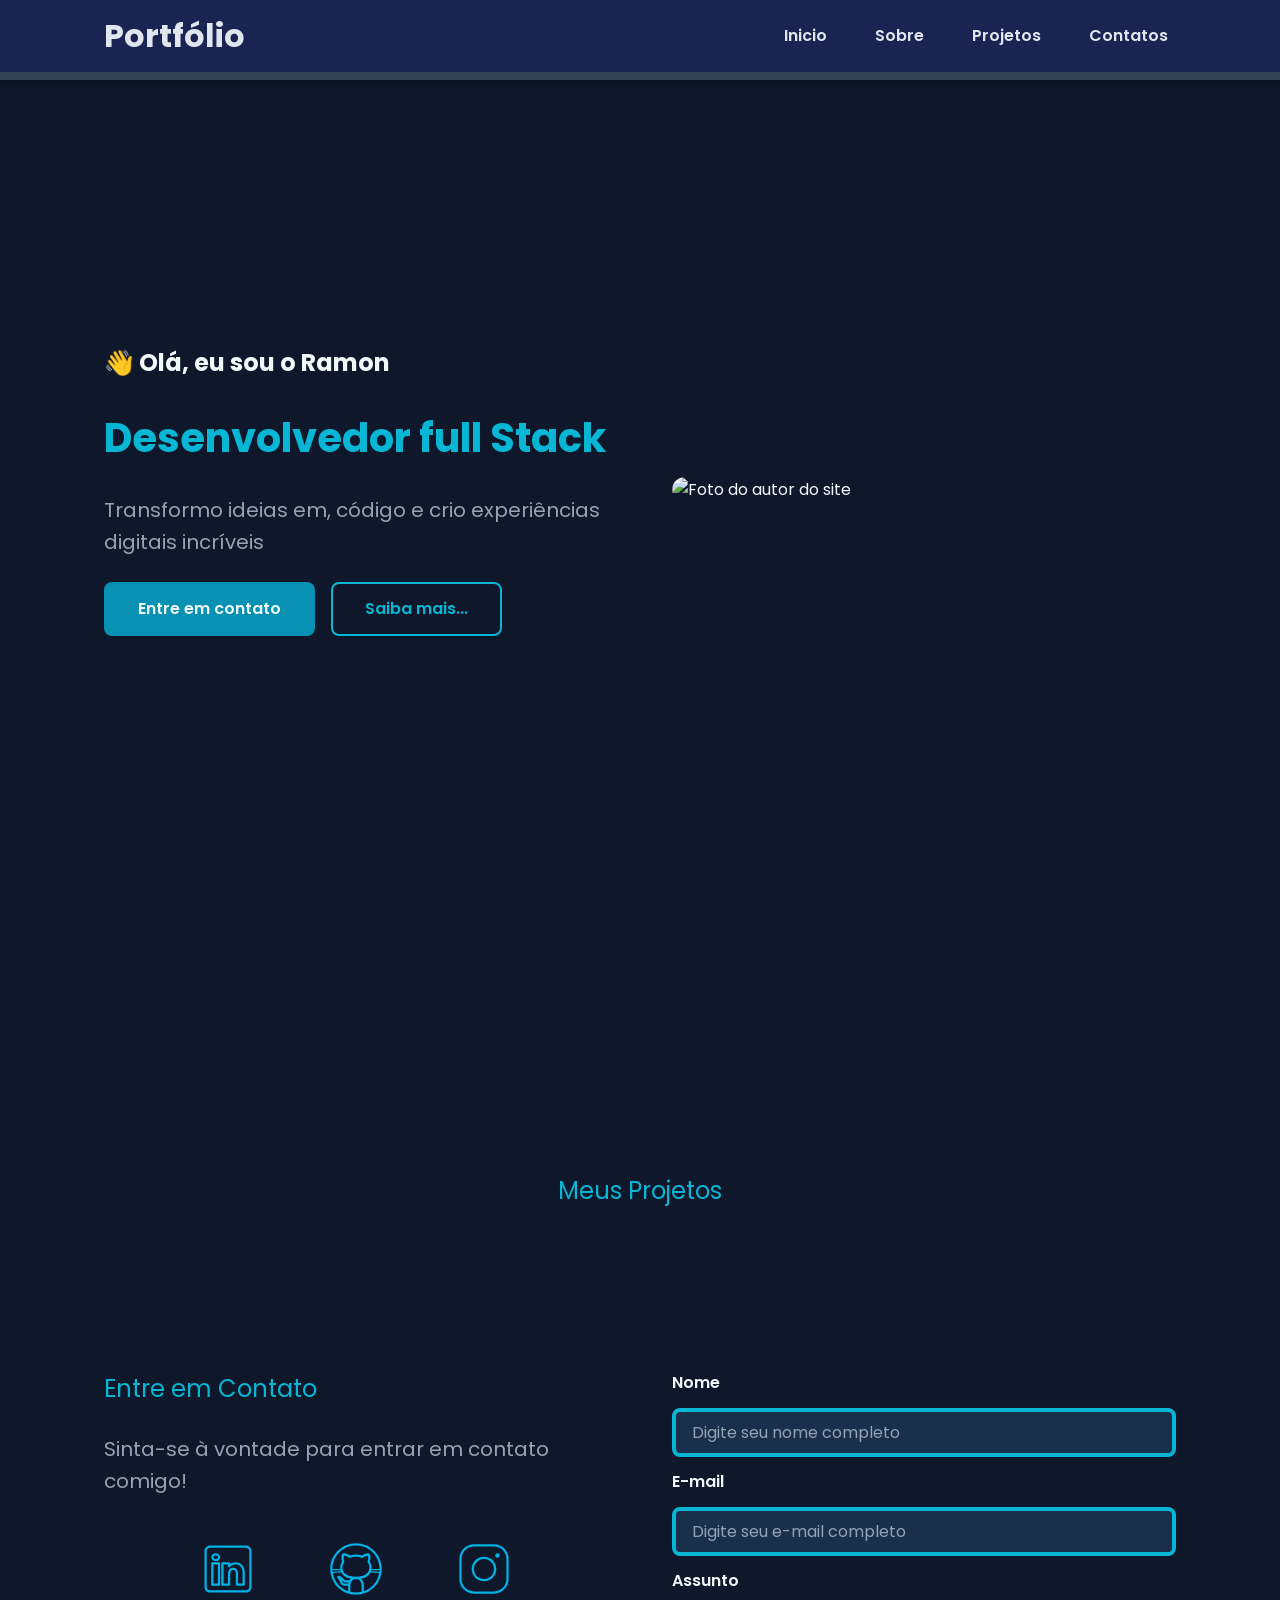
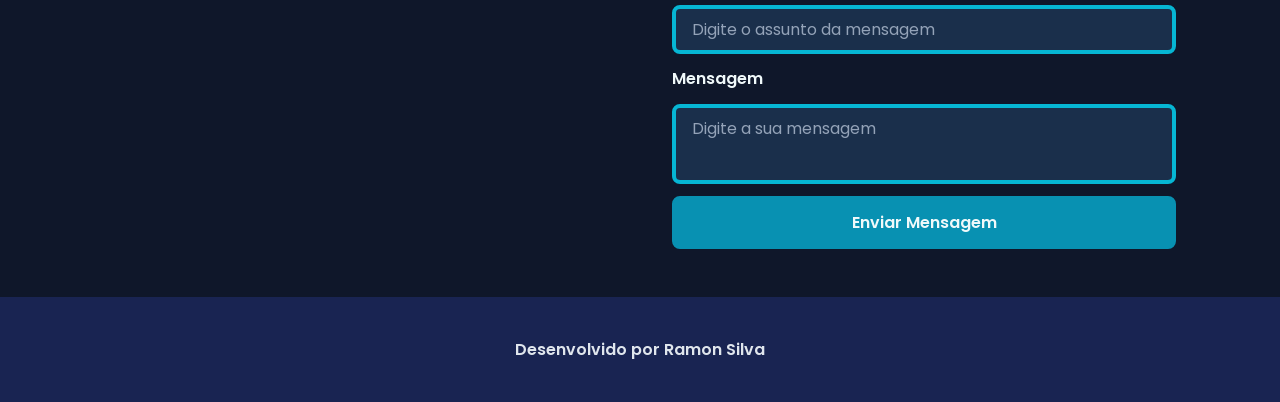
==== commit b76d820e: "📱 Design:  alterada a palheta de cor do site" ====
--- a/index.html
+++ b/index.html
@@ -72,7 +72,7 @@
         <!-- Imagem da Seção Hero -->
         <figure class="hero-image">
           <img
-            src="./assets/img/foto_dev_man.svg"
+            src="https://ik.imagekit.io/RamonBR/portfolio/portifolio_hero.png"
             alt="Foto do autor do site"
             class="float-animation"
           />
@@ -147,9 +147,9 @@
         </article>
 
         <!-- Formulário de Contato -->
-        <form action="http://formsubmit.co/d85f186237b3f457f0afb9b633abbf45" method="POST" id="formulario">
+        <form action="https://formsubmit.co/d85f186237b3f457f0afb9b633abbf45" method="POST" id="formulario">
           
-          <input type="hidden" name="_next" value="http://localhost:5500/sucess.html">
+          <input type="hidden" name="_next" value="https://ramonbrx.github.io/Portfolio/sucess.html">
           <input type="hidden" name="_captcha" value="false">
 
           
--- a/assets/css/style.css
+++ b/assets/css/style.css
@@ -10,32 +10,32 @@
 
 /* Variáves */
 :root {
-  /* Paleta de Cores - Purple */
-  --purple-50: #f4eaff;
-  --purple-100: #e9dcfa;
-  --purple-200: #cdb3f0;
-  --purple-300: #b186e5;
-  --purple-400: #9460db;
-  --purple-500: #6b36c8;
-  --purple-600: #5b2ca0;
-  --purple-700: #4c2177;
-  --purple-800: #441f88;
-  --purple-900: #2a0e4d;
-  --purple-950: #1a0730;
+  /* Paleta de Cores - Cyan/Turquesa */
+  --navy-50: #0f172a;
+  --navy-100: #1a2a47;
+  --navy-200: #1e3a5f;
+  --navy-300: #224766;
+  --navy-400: #2d5a7b;
+  --cyan-500: #06b6d4;
+  --cyan-600: #0891b2;
+  --cyan-700: #067e8c;
+  --navy-800: #0f172a;
+  --navy-900: #0a0f1f;
+  --navy-950: #050812;
 
   /* Cores Neutras */
-  --gray-200: #e8e8e8;
-  --gray-400: #505861;
-  --black: #171717;
-  --white: #faf7ff;
+  --gray-200: #334155;
+  --gray-400: #94a3b8;
+  --black: #0f172a;
+  --white: #f0f9fa;
 
   /* Cores de Estado */
   --error: #e63946;
 
   /* Sombras */
-  --shadow-sm: 0 0.25rem 0.5rem rgba(0, 0, 0, 0.05);
-  --shadow-md: 0 0.25rem 0.75rem rgba(107, 54, 200, 0.3);
-  --shadow-lg: 0 0.5rem 1.5rem rgba(107, 54, 200, 0.2);
+  --shadow-sm: 0 0.25rem 0.5rem rgba(0, 0, 0, 0.3);
+  --shadow-md: 0 0.25rem 0.75rem rgba(6, 182, 212, 0.2);
+  --shadow-lg: 0 0.5rem 1.5rem rgba(6, 182, 212, 0.15);
 
   /* Espaçamentos */
   --spacing-xs: 0.5rem;
@@ -72,9 +72,9 @@
   display: flex;
   flex-direction: column;
   min-height: 100vh;
-  background-color: var(--white);
+  background-color: #0f172a;
   line-height: 1.6;
-  color: var(--black);
+  color: #f0f9fa;
 }
 
 main {
@@ -110,29 +110,29 @@
 }
 
 .botao {
-  border-color: var(--purple-500);
-  background-color: var(--purple-500);
+  border-color: var(--cyan-600);
+  background-color: var(--cyan-600);
   color: var(--white);
 }
 
 .botao:hover {
-  border-color: var(--purple-800);
-  background-color: var(--purple-800);
-  color: var(--shadow-md);
-  transform: translateY(-00.25rem);
+  border-color: var(--cyan-500);
+  background-color: var(--cyan-500);
+  color: var(--white);
+  transform: translateY(-0.25rem);
 }
 
 .botao-outline {
-  border-color: var(--purple-500);
+  border-color: var(--cyan-500);
   background-color: transparent;
-  color: var(--purple-500);
-}
-
-.botao-outline:hoover {
-  border-color: var(--purple-500);
-  background-color: var(--purple-500);
+  color: var(--cyan-500);
+}
+
+.botao-outline:hover {
+  border-color: var(--cyan-600);
+  background-color: var(--cyan-600);
   color: var(--white);
-  transform: translateY(-00.25rem);
+  transform: translateY(-0.25rem);
 }
 
 /* Botões pequenos - Card Projetos */
@@ -156,22 +156,23 @@
   height: 5rem;
   border-bottom: var(--spacing-xs) solid var(--gray-200);
   box-shadow: var(--shadow-sm);
-  background-color: var(--purple-800);
+  background-color: #192452;
 }
 
 header a {
   font-weight: 600;
-  color: var(--white);
+  color: #E0E6ED;
   transition: color 0.3 ease;
 }
 
 header a:hover {
-  color: var(--purple-100);
+  color: #00D2FF;
 }
 
 #titulo {
   font-size: var(--text-2xl);
   font-weight: 700;
+  color: #E0E6ED;
 }
 
 .menu-content {
@@ -218,6 +219,7 @@
 .hero-content h1 {
   font-size: var(--text-3xl);
   font-weight: 700;
+  color: var(--cyan-500);
 }
 
 .hero-content p,
@@ -270,7 +272,7 @@
 
 .about-image img {
   width: 100%;
-  border: 0.35rem solid var(--purple-500);
+  border: 0.35rem solid var(--cyan-500);
   border-radius: var(--radius-full);
   box-shadow: var(--shadow-lg);
 }
@@ -285,7 +287,7 @@
   margin-bottom: var(--spacing-md);
   font-size: var(--text-3xl);
   font-weight: 700;
-  color: var(--purple-800);
+  color: var(--cyan-500);
 }
 
 .about-content p {
@@ -321,7 +323,7 @@
   font-size: var(--text-xl);
   font-weight: 700;
   text-align: center;
-  color: var(--purple-500);
+  color: var(--cyan-500);
 }
 
 .data-label {
@@ -336,6 +338,10 @@
   scroll-margin-top: 3rem;
   margin: var(--spacing-2xl) auto;
   text-align: center;
+}
+
+.projects-container h2 {
+  color: var(--cyan-500);
 }
 
 .projects-swipper {
@@ -352,15 +358,15 @@
   flex-direction: column;
   width: 100%;
   height: 100%;
-  border: 0.15rem solid var(--gray-200);
+  border: 0.15rem solid var(--cyan-500);
   border-radius: var(--radius-lg);
-  background-color: var(--white);
+  background-color: #1a2f4b;
   box-shadow: var(--shadow-sm);
   overflow: hidden;
   transition: var(--transition-default);
 }
 
-.project-card:hoover {
+.project-card:hover {
   box-shadow: var(--shadow-lg);
 }
 
@@ -372,8 +378,8 @@
   height: 10rem;
   background: linear-gradient(
     135deg,
-    var(--purple-50) 0%,
-    var(--purple-100) 100%
+    #0f1f3f 0%,
+    #1a2f4b 100%
   );
 }
 
@@ -398,6 +404,7 @@
   margin-bottom: 0.75rem;
   font-size: var(--text-lg);
   font-weight: 700;
+  color: #f0f9fa;
 }
 
 .project-content p {
@@ -416,10 +423,10 @@
 .tag {
   padding: 0.375rem 0.75rem;
   border-radius: var(--radius-sm);
-  background-color: var(--purple-100);
+  background-color: #06b6d4;
   font-size: var(--text-sm);
   font-weight: 600;
-  color: var(--purple-800);
+  color: #0f172a;
 }
 
 .project-buttons {
@@ -449,26 +456,26 @@
 .swiper-button-next:after,
 .swiper-button-prev:after {
   font-size: var(--text-lg);
-  color: var(--purple-500);
+  color: var(--cyan-500);
 }
 
 .swiper-button-next:hover:after,
 .swiper-button-prev:hover:after {
-  color: var(--purple-800);
+  color: var(--cyan-600);
 }
 
 /* Indicadores de paginação */
 .swiper-pagination-bullet {
   width: 0.75rem;
   height: 0.75rem;
-  background-color: var(--gray-200);
+  background-color: #334155;
   opacity: 1;
 }
 
 .swiper-pagination-bullet-active {
   width: var(--spacing-lg);
   border-radius: var(--radius-sm);
-  background-color: var(--purple-500);
+  background-color: var(--cyan-500);
 }
 
 /* Seção de contato */
@@ -481,6 +488,7 @@
 /* Redes Sociais */
 .contact-info h2 {
   margin-bottom: var(--spacing-md);
+  color: var(--cyan-500);
 }
 
 .contact-info p {
@@ -503,13 +511,12 @@
 
 .social-icon img {
   width: 100%;
-  filter: brightness(0) saturate(100%);
+  filter: brightness(0) saturate(100%) invert(42%) sepia(93%) saturate(1352%) hue-rotate(161deg) brightness(103%) contrast(101%);
   transition: filter 0.3s ease;
 }
 
 .social-icon img:hover {
-  filter: brightness(0) saturate(100%) invert(42%) sepia(93%) saturate(1352%)
-    hue-rotate(243deg) brightness(79%) contrast(91%);
+  filter: brightness(0) saturate(100%) invert(86%) sepia(92%) saturate(1000%) hue-rotate(161deg) brightness(103%) contrast(101%);
 }
 
 /* Formulário de Contato */
@@ -523,23 +530,32 @@
 form label {
   font-size: var(--text-base);
   font-weight: 600;
+  color: #f0f9fa;
 }
 
 form input,
 form textarea {
   width: 100%;
   padding: 0.5rem var(--spacing-sm);
-  border: 0.25rem solid var(--gray-200);
+  border: 0.25rem solid var(--cyan-500);
   border-radius: var(--radius-md);
   font-family: inherit;
   font-size: var(--text-base);
+  background-color: #1a2f4b;
+  color: #f0f9fa;
   transition: border-color 0.3s ease;
 }
 
 form input:focus,
 form textarea:focus {
-  border-color: var(--purple-500);
+  border-color: var(--cyan-600);
   outline: none;
+  background-color: #224766;
+}
+
+form input::placeholder,
+form textarea::placeholder {
+  color: #94a3b8;
 }
 
 form textarea {
@@ -576,7 +592,7 @@
 .sucess-content h2 {
   font-size: var(--text-3xl);
   font-weight: 700;
-  color: var(--purple-800);
+  color: var(--cyan-500);
 }
 
 .sucess-content p {
@@ -591,24 +607,23 @@
   width: 7.5rem;
   height: 7.5rem;
   border-radius: var(--radius-full);
-  background-color: var(--purple-100);
+  background-color: #1a2f4b;
 }
 
 .sucess-image img {
   width: 6rem;
   height: 6rem;
-  filter: brightness(0) saturate(100) invert(11%) sepia(69%) saturate(3759%)
-    hue-rotate(256deg) brightness(101%) contrast(96%);
+  filter: brightness(0) saturate(100%) invert(86%) sepia(92%) saturate(1000%) hue-rotate(161deg) brightness(103%) contrast(101%);
 }
 
 /* Footer */
 
 footer {
   padding: 2.5rem;
-  background: linear-gradient(to right, var(--purple-500), var(--purple-800));
+  background-color: #192452;
   font-weight: 600;
   text-align: center;
-  color: var(--white);
+  color: #E0E6ED;
 }
 
 /* Responsividade Tablet */
